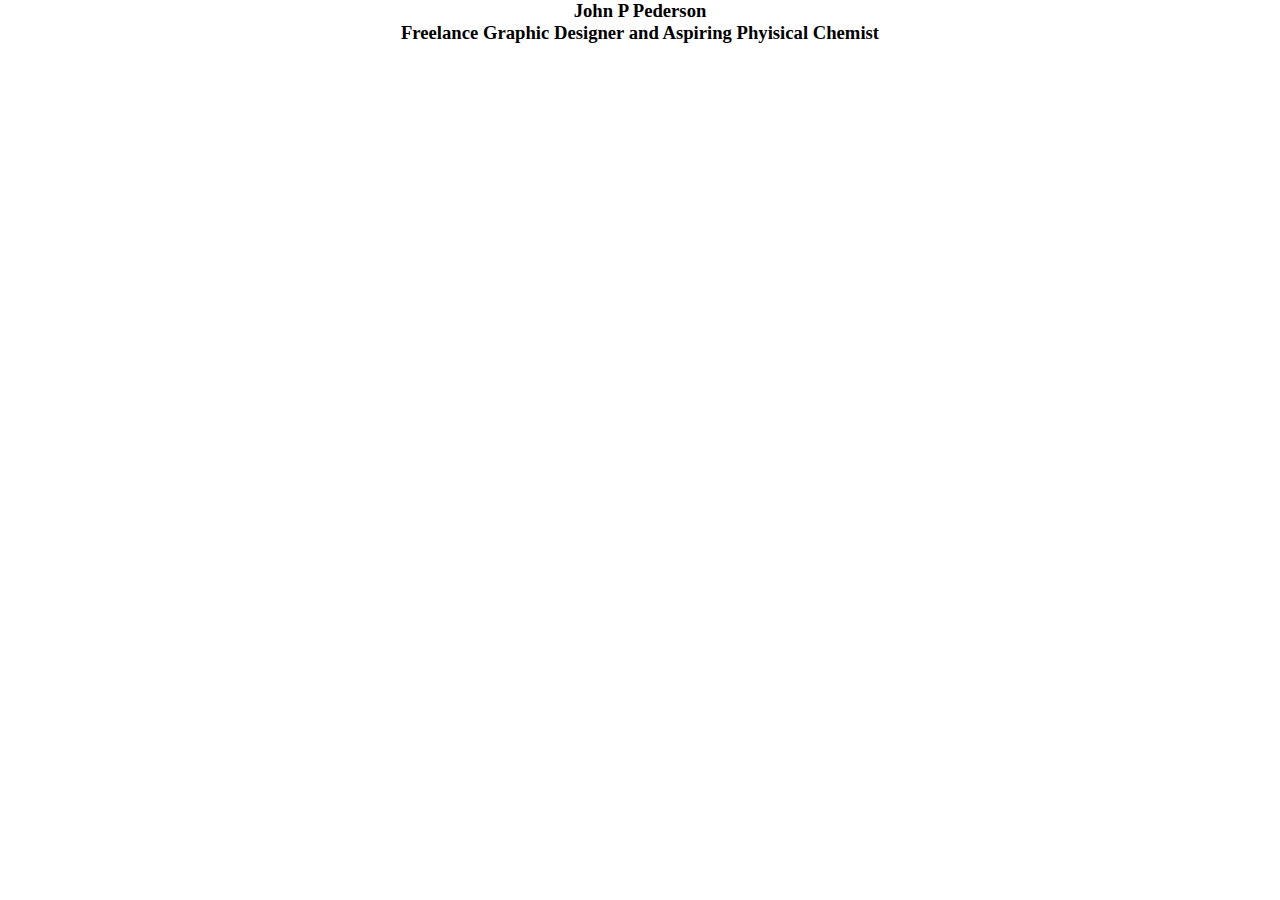
==== index.html @ 6de8104a "Added stylesheet, script, and media directories" ====
<!DOCTYPE html>
<html>
	<head>
		<title>John P Pederson Portfolio</title>
		<link media="screen and (max-width:600px)" href="" type="text/css" rel="stylesheet">
		<link media="screen and (min-width:601px)" href="styles/main.css" type="text/css" rel="stylesheet">
	</head>
	<body>
		<div class="wrapper">
			<div class="header">
				<h1>John P Pederson</h1>
				<h2>Freelance Graphic Designer and Aspiring Phyisical Chemist</h2>
			</div>
			<div class="footer">
			</div>
		</div>
	</body>
</html>
---- styles/main.css ----
/*Primary style sheet*/

/*importing external assets*/
@import url('https://fonts.googleapis.com/css2?family=Oxygen:wght@300;400;700&display=swap');

/*defining variables to be used throughout document*/
:root {
	--text-size: 14pt;
	--width: 100vw;
	--text-col: rgb(0,48,87);
}

/*setting default formatting*/
* {
	margin: 0;
	padding: 0;
	border: 0;
	outline: 0;
	font-size: var(--text-size);
	vertical-align: middle;
	text-align: center;
	background-color: transparent;
	font-family: 'Oxygen-300';
	color: var(--text-col)
	transition-timing-function: linear;
}

/*defining element formatting*/

body {
	height: 100%;
	width: var(--width);
	overflow-x: hidden;
}

h1 {
}

h2 {
}
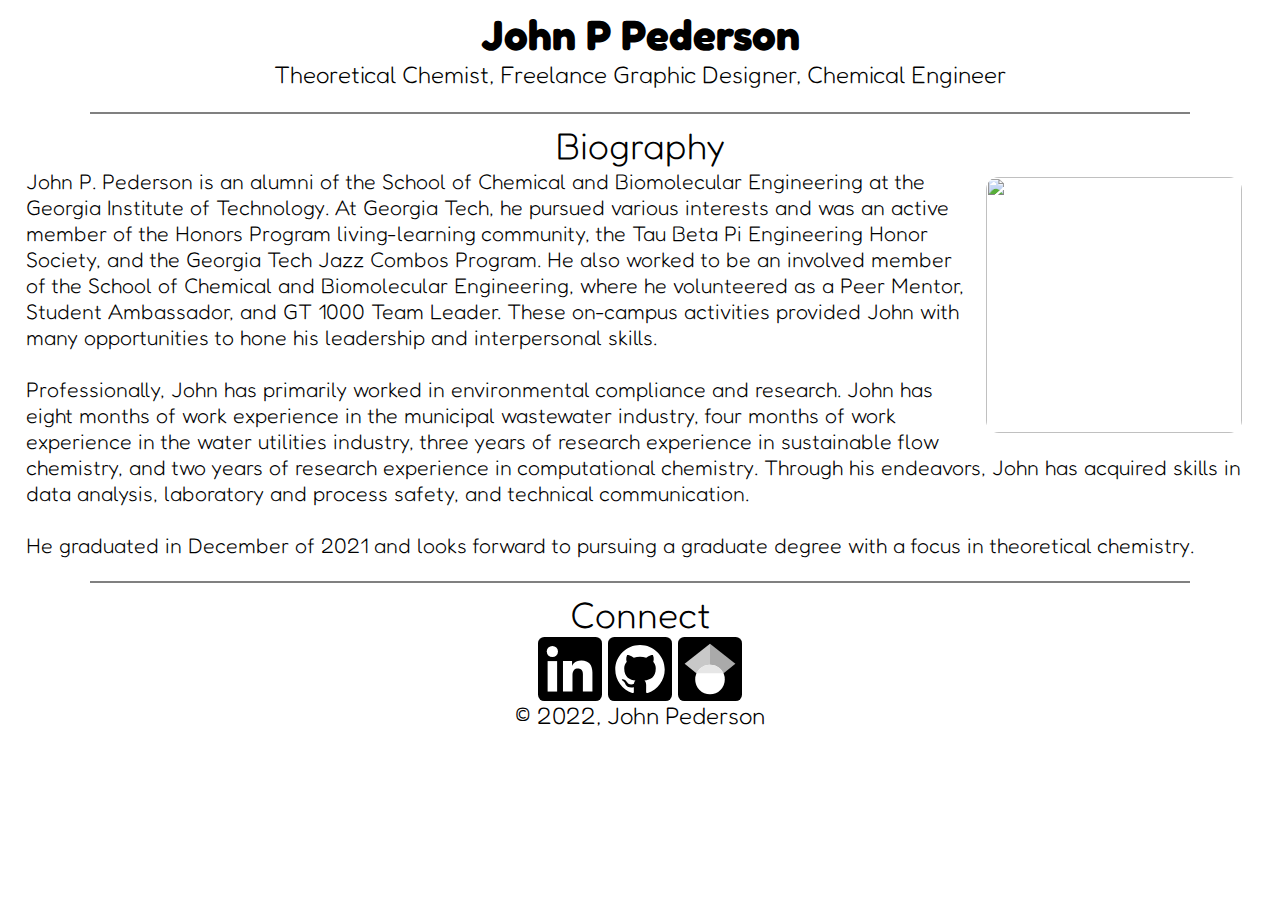
==== commit a88b3288: "Configured new style, script" ====
--- a/index.html
+++ b/index.html
@@ -1,18 +1,78 @@
 <!DOCTYPE html>
-<html>
-	<head>
-		<title>John P Pederson Portfolio</title>
-		<link media="screen and (max-width:600px)" href="" type="text/css" rel="stylesheet">
-		<link media="screen and (min-width:601px)" href="styles/main.css" type="text/css" rel="stylesheet">
-	</head>
-	<body>
-		<div class="wrapper">
-			<div class="header">
-				<h1>John P Pederson</h1>
-				<h2>Freelance Graphic Designer and Aspiring Phyisical Chemist</h2>
-			</div>
-			<div class="footer">
-			</div>
-		</div>
-	</body>
+<html lang="en">
+    <head>
+        <meta charset="utf-8">
+        <title>John P Pederson Portfolio</title>
+        <!--<link media="screen and (max-width:600px)" href="" type="text/css" rel="stylesheet">-->
+        <link href="styles/main.css" type="text/css" rel="stylesheet">
+    </head>
+    <body>
+        <div class="wrapper">
+            <div class="header">
+                <h1>John P Pederson</h1>
+                <h2>Theoretical Chemist, Freelance Graphic Designer, Chemical Engineer</h2>
+                <!--<div class="menu">
+                    <button onclick="clicked();"></button>
+                    <div class="menu_items">
+                        <a href="index.html" style="text-decoration:none">Home</a>
+                        <a href="experience.html" style="text-decoration:none">Experience</a>
+                        <a href="research.html" style="text-decoration:none">Research</a>
+                    </div>
+                </div>-->
+            </div>
+            <div class="bio">
+                <hr>
+                <h3>Biography</h3>
+                <p>
+                    <img class="portrait" src="assets/portrait.png" align="right">
+                    John P. Pederson is an alumni of the School of Chemical and Biomolecular 
+                    Engineering at the Georgia Institute of Technology. At Georgia Tech, he pursued
+                    various interests and was an active member of the Honors Program living-learning
+                    community, the Tau Beta Pi Engineering Honor Society, and the Georgia Tech Jazz
+                    Combos Program. He also worked to be an involved member of the School of Chemical
+                    and Biomolecular Engineering, where he volunteered as a Peer Mentor, Student
+                    Ambassador, and GT 1000 Team Leader. These on-campus activities provided John
+                    with many opportunities to hone his leadership and interpersonal skills.
+                    <br><br>
+                    Professionally, John has primarily worked in environmental compliance and
+                    research. John has eight months of work experience in the municipal wastewater
+                    industry, four months of work experience in the water utilities industry, three
+                    years of research experience in sustainable flow chemistry, and two years of
+                    research experience in computational chemistry. Through his endeavors, John has
+                    acquired skills in data analysis, laboratory and process safety, and technical
+                    communication. 
+                    <br><br>
+                    He graduated in December of 2021 and looks forward to pursuing a graduate degree
+                    with a focus in theoretical chemistry.
+                </p>
+                <hr>
+            </div>
+            <!--<h3>Timeline</h3>
+            <div class="timeline">
+                <div class="container left">
+                    <div class="content">
+                        <h4>Left</h4>
+                        <p></p>
+                    </div>
+                </div>
+                <div class="container right">
+                    <div class="content">
+                        <h4>Right</h4>
+                        <p></p>
+                    </div>
+                </div>
+            </div>-->
+            <div class="footer">
+                <!--<hr>-->
+                <h3>Connect</h3>
+                <div class="social_media">
+                    <a href="https://www.linkedin.com/in/johnppederson/" target="_blank"><img class="svg" src="assets/linkedin.svg" alt="LinkedIn link"></a>
+                    <a href="https://github.com/johnppederson" target="_blank"><img class="svg" src="assets/github.svg" alt="GitHub link"></a>
+                    <a href="https://scholar.google.com/citations?user=TrhHzIwAAAAJ&hl=en" target="_blank"><img class="svg" src="assets/google_scholar.svg" alt="Google Scholar link"></a>
+                </div>
+                <h2>&copy; 2022, John Pederson</h2>
+            </div>
+        </div>
+    </body>
+    <script src="scripts/main.js" type="text/javascript"></script>
 </html>
--- a/styles/main.css
+++ b/styles/main.css
@@ -1,40 +1,187 @@
-/*Primary style sheet*/
+/********************/
+/*PRIMARY STYLESHEET*/
+/********************/
 
 /*importing external assets*/
-@import url('https://fonts.googleapis.com/css2?family=Oxygen:wght@300;400;700&display=swap');
+@import url('https://fonts.googleapis.com/css2?family=Fredoka&display=swap');
 
 /*defining variables to be used throughout document*/
 :root {
-	--text-size: 14pt;
-	--width: 100vw;
-	--text-col: rgb(0,48,87);
+    --width: 100vw;
+    --text-col: rgb(0,0,0);
+    --curr-col: rgb(150,150,150);
+    --hover-col: rgb(100,100,100);
 }
 
 /*setting default formatting*/
 * {
-	margin: 0;
-	padding: 0;
-	border: 0;
-	outline: 0;
-	font-size: var(--text-size);
-	vertical-align: middle;
-	text-align: center;
-	background-color: transparent;
-	font-family: 'Oxygen-300';
-	color: var(--text-col)
-	transition-timing-function: linear;
+    margin: 0;
+    padding: 0;
+    border: 0;
+    outline: 0;
+    font-size: 14pt;
+    vertical-align: middle;
+    text-align: center;
+    background-color: transparent;
+    font-family: 'Fredoka';
+    font-weight: 300;
+    color: var(--text-col)
+    transition-timing-function: linear;
 }
 
 /*defining element formatting*/
+/*****************************/
 
 body {
-	height: 100%;
-	width: var(--width);
-	overflow-x: hidden;
+    height: 100%;
+    width: var(--width);
+    overflow-x: hidden;
 }
 
 h1 {
+    font-weight: 700;
+    /*margin: 1vh 0vw 1vh 0vw;*/
 }
 
 h2 {
+    /*margin: 1vh 0vw 1vh 0vw;*/
 }
+
+a {
+    transition-duration: 0.1s;
+}
+
+p {
+    text-align: left;
+    /*margin: 1vh 0vw 1vh 0vw;*/
+}
+
+hr {
+    background-color: gray;
+    height: 2.5px;
+    border: none;
+    margin: 2.5vh 5vw 1vh 5vw;
+}
+
+/*defining class formatting*/
+/***************************/
+
+.wrapper {
+    margin: 1vh 2vw 1vh 2vw;
+}
+
+.header {
+    position: sticky;
+}
+
+.menu_items a:hover {
+    background-color: var(--hover-col);
+}
+
+.current_page {
+    background-color: var(--curr-col);
+}
+
+.portrait {
+    width: 20vw;
+    height: 20vw;
+    border-radius: 1vw;
+    margin: 1vh 1vw 1vh 1vw;
+}
+
+.svg {
+    width: 5vw;
+    height: 5vw;
+}
+
+/*defining timeline formatting*/
+/******************************/
+
+.timeline {
+    position: relative;
+}
+
+/* The actual timeline (the vertical ruler) */
+.timeline::after {
+    content: '';
+    position: absolute;
+    width: 0.5vw;
+    background-color: black;
+    top: 0;
+    bottom: 0;
+    left: 50vw;
+    margin-left: -0.25vw;
+}
+
+/* Container around content */
+.container {
+    position: relative;
+    padding: 1vh 5vw 0vh 5vw;
+    width: 50vw;
+}
+
+/* The circles on the timeline */
+.container::after {
+    content: '';
+    position: absolute;
+    width: 2vw;
+    height: 2vw;
+    right: 8.5vw;
+    background-color: white;
+    border: 0.5vw solid #CC7368;
+    top: 2.75vh;
+    border-radius: 50%;
+    z-index: 1;
+}
+
+/* Place the container to the left */
+.left {
+    left: 0vw;
+}
+
+/* Place the container to the right */
+.right {
+    left: 50vw;
+}
+
+/* Add arrows to the left container (pointing right) */
+.left::before {
+    content: " ";
+    height: 0;
+    position: absolute;
+    top: 3.8vh;
+    width: 0;
+    z-index: 1;
+    right: 14vw;
+    border: medium solid #C1E5EA;
+    border-width: 1vw 0 1vw 1vw;
+    border-color: transparent transparent transparent #C1E5EA;
+}
+
+/* Add arrows to the right container (pointing left) */
+.right::before {
+    content: " ";
+    height: 0;
+    position: absolute;
+    top: 3.8vh;
+    width: 0;
+    z-index: 1;
+    left: 4vw;
+    border: medium solid #C1E5EA;
+    border-width: 1vw 1vw 1vw 0;
+    border-color: transparent #C1E5EA transparent transparent;
+}
+
+/* Fix the circle for containers on the right side */
+.right::after {
+    left: -1.5vw;
+}
+
+/* The actual content */
+.content {
+    background-color: #C1E5EA;
+    position: relative;
+    width: 40vw;
+    padding: 5vh 0 5vh 0;
+    border-radius: 0.5vw;
+}
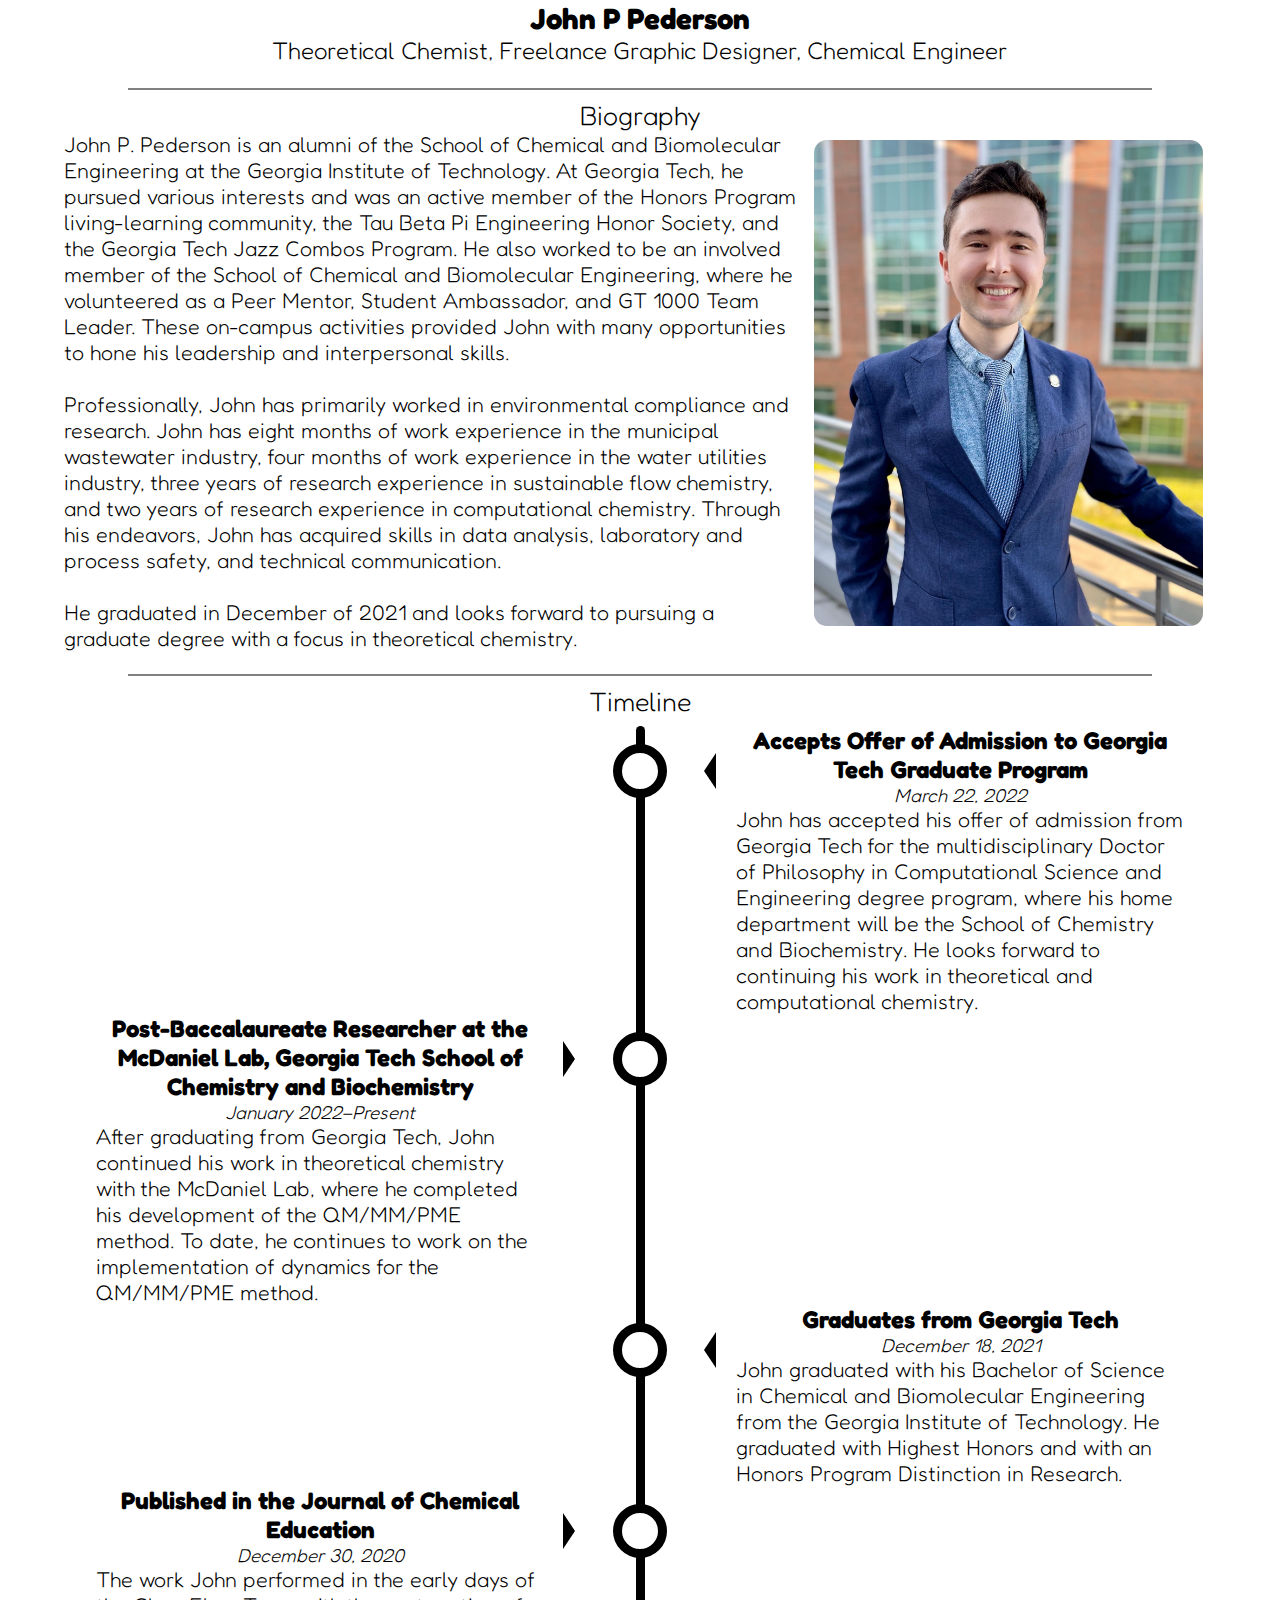
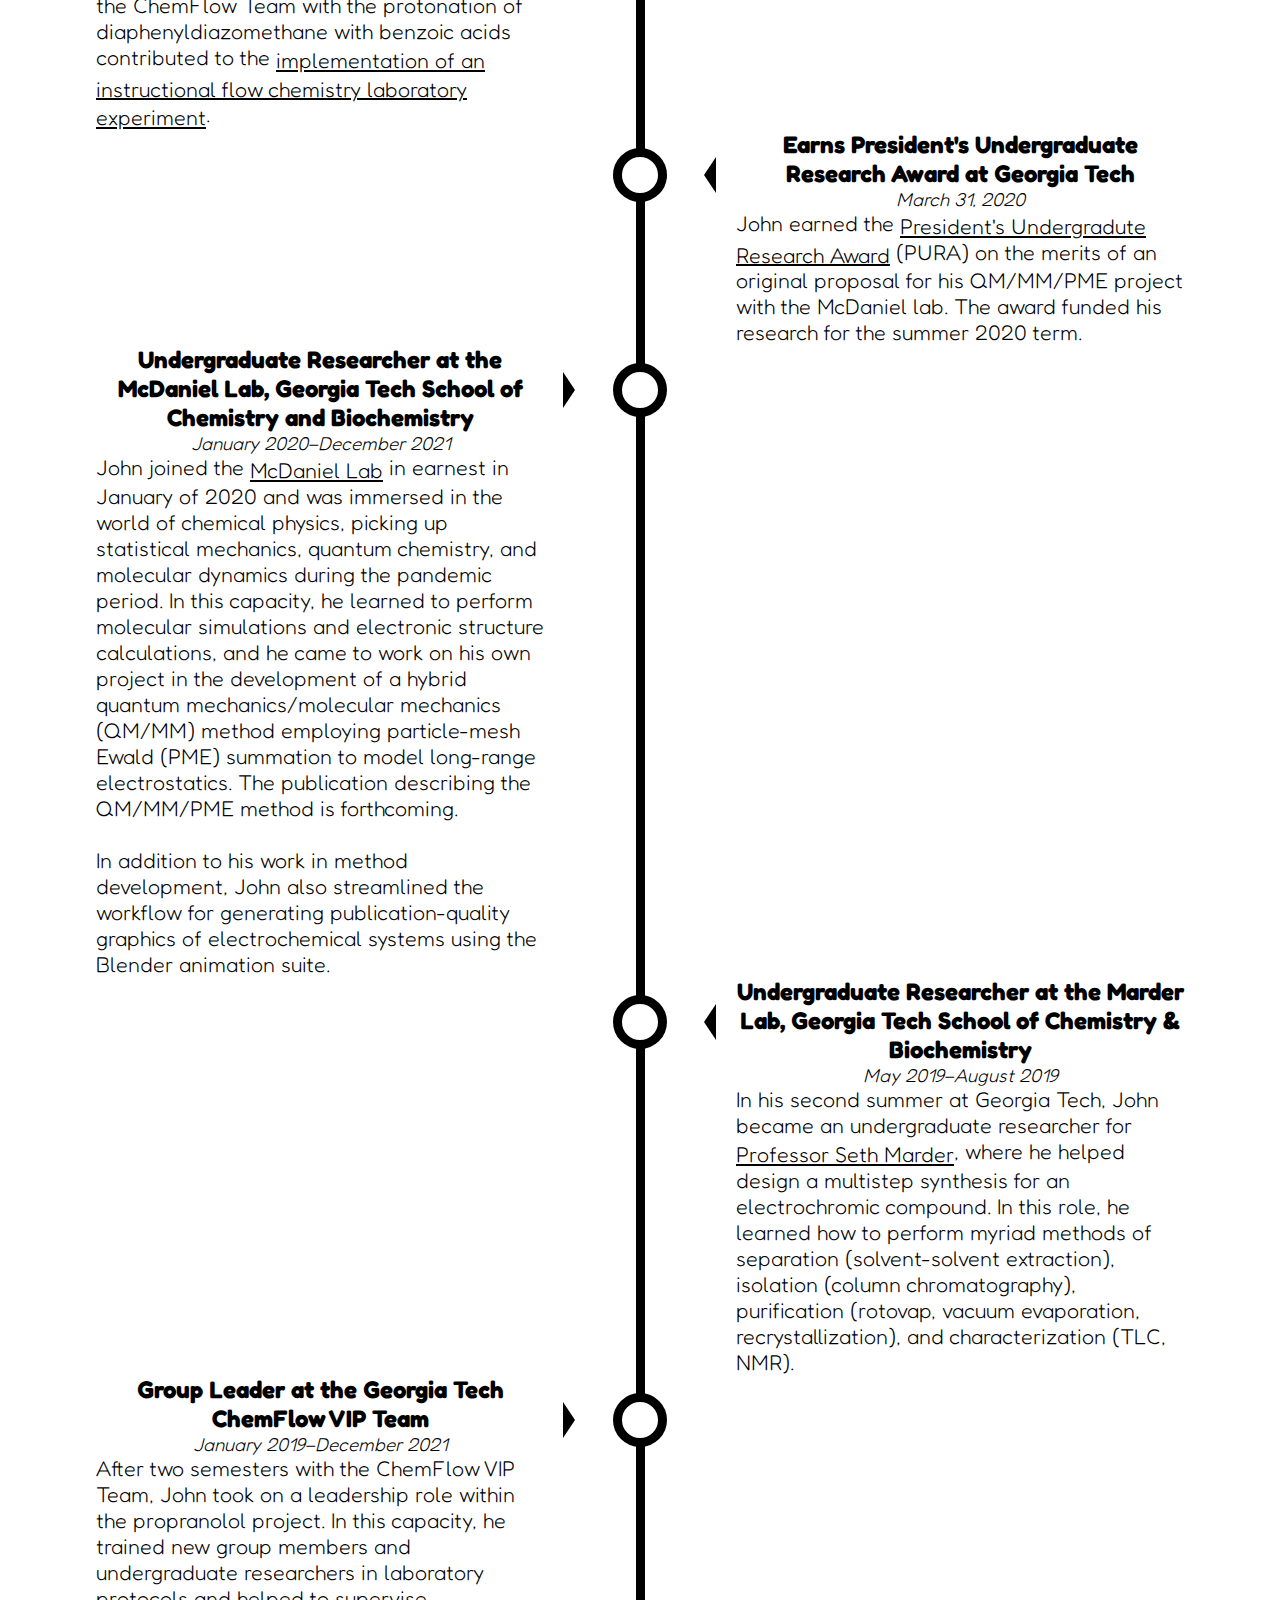
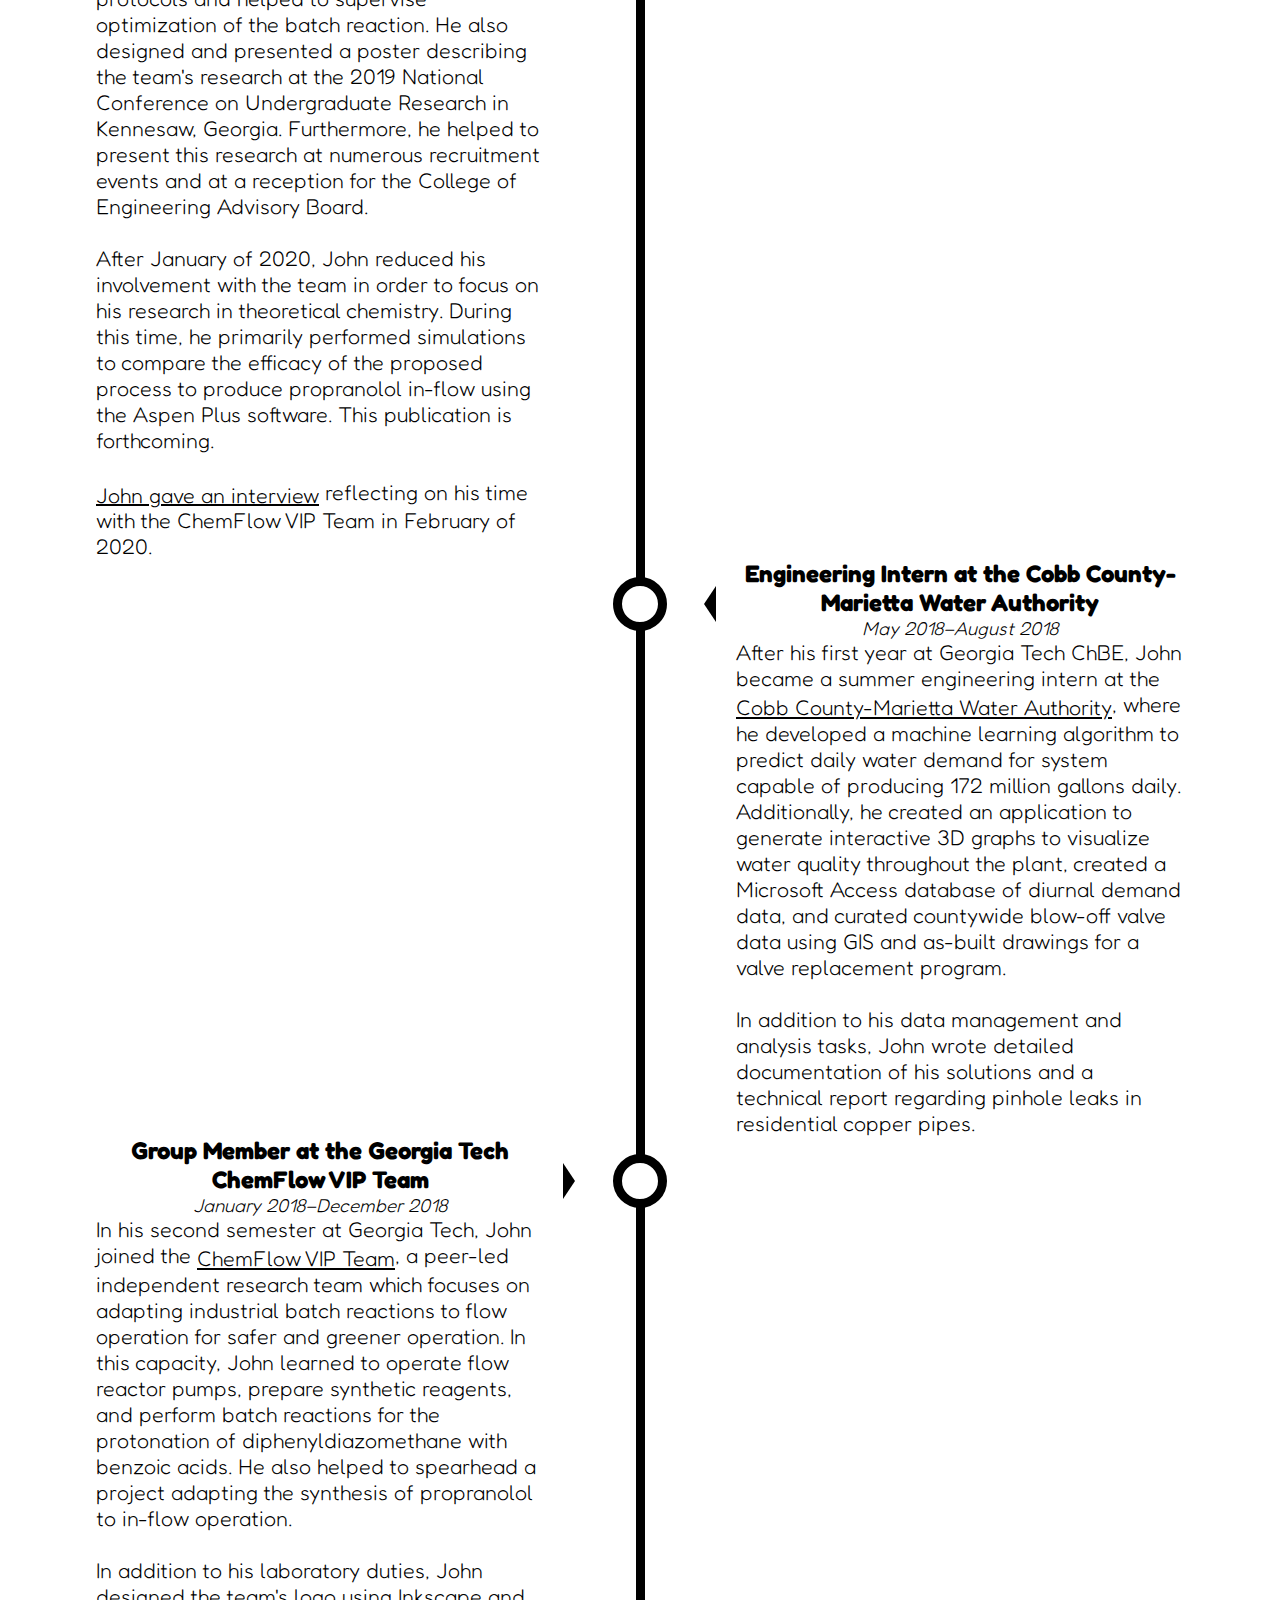
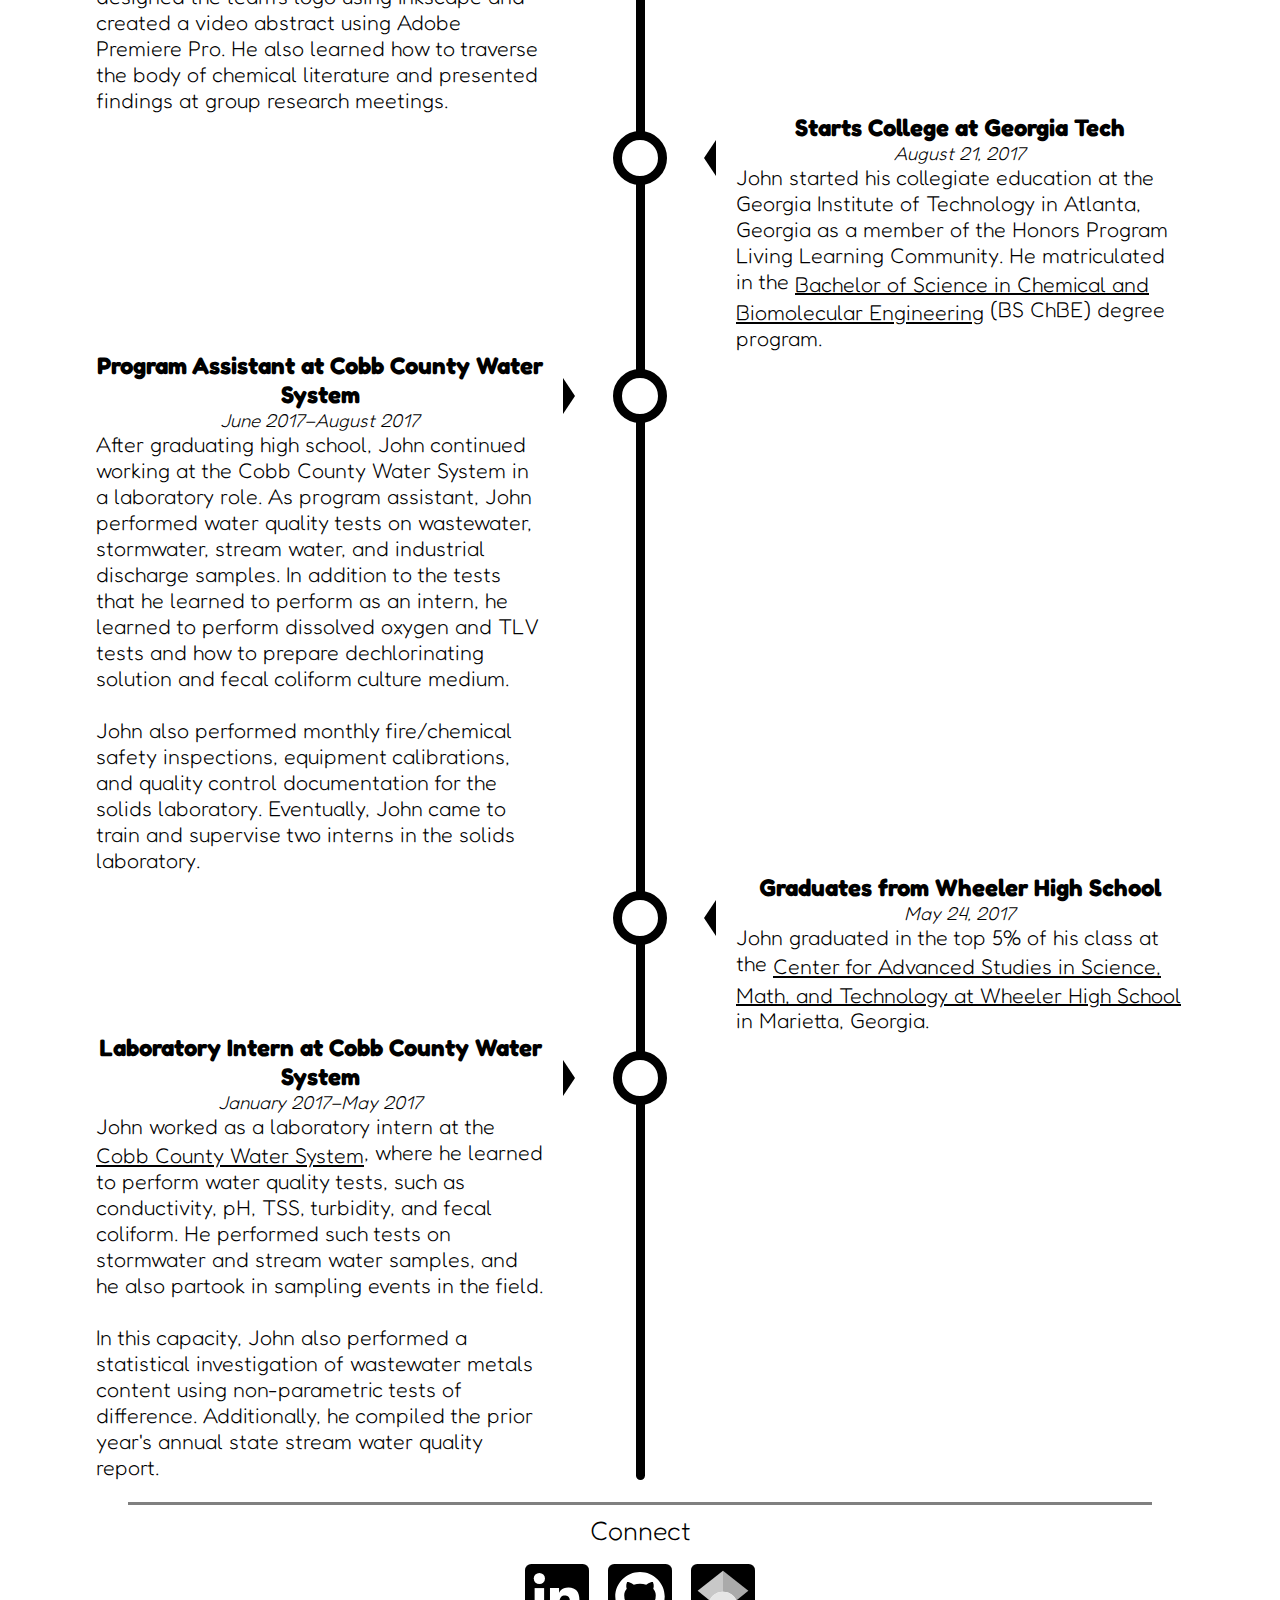
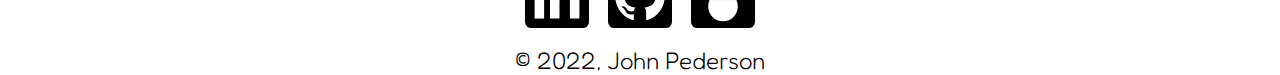
==== commit 6d18230e: "Added professional timeline" ====
--- a/index.html
+++ b/index.html
@@ -24,7 +24,7 @@
                 <hr>
                 <h3>Biography</h3>
                 <p>
-                    <img class="portrait" src="assets/portrait.png" align="right">
+                    <img class="portrait" src="assets/portrait.JPG" align="right">
                     John P. Pederson is an alumni of the School of Chemical and Biomolecular 
                     Engineering at the Georgia Institute of Technology. At Georgia Tech, he pursued
                     various interests and was an active member of the Honors Program living-learning
@@ -47,23 +47,257 @@
                 </p>
                 <hr>
             </div>
-            <!--<h3>Timeline</h3>
+            <h3>Timeline</h3>
             <div class="timeline">
-                <div class="container left">
-                    <div class="content">
-                        <h4>Left</h4>
-                        <p></p>
-                    </div>
-                </div>
-                <div class="container right">
-                    <div class="content">
-                        <h4>Right</h4>
-                        <p></p>
-                    </div>
-                </div>
-            </div>-->
+                <div class="container right">
+                    <div class="content">
+                        <h4>Accepts Offer of Admission to Georgia Tech Graduate Program</h4>
+                        <h5>March 22, 2022</h5>
+                        <p>
+                            John has accepted his offer of admission from Georgia Tech for the
+                            multidisciplinary Doctor of Philosophy in Computational Science and
+                            Engineering degree program, where his home department will be the School
+                            of Chemistry and Biochemistry. He looks forward to continuing his work in
+                            theoretical and computational chemistry.
+                        </p>
+                    </div>
+                </div>
+                <div class="container left">
+                    <div class="content">
+                        <h4>Post-Baccalaureate Researcher at the McDaniel Lab, Georgia Tech School
+                        of Chemistry and Biochemistry</h4>
+                        <h5>January 2022&ndash;Present</h5>
+                        <p>
+                            After graduating from Georgia Tech, John continued his work in theoretical
+                            chemistry with the McDaniel Lab, where he completed his development of the
+                            QM/MM/PME method. To date, he continues to work on the implementation of
+                            dynamics for the QM/MM/PME method.
+                        </p>
+                    </div>
+                </div>
+                <div class="container right">
+                    <div class="content">
+                        <h4>Graduates from Georgia Tech</h4>
+                        <h5>December 18, 2021</h5>
+                        <p>
+                            John graduated with his Bachelor of Science in Chemical and Biomolecular
+                            Engineering from the Georgia Institute of Technology. He graduated with
+                            Highest Honors and with an Honors Program Distinction in Research.
+                        </p>
+                    </div>
+                </div>
+                <div class="container left">
+                    <div class="content">
+                        <h4>Published in the Journal of Chemical Education</h4>
+                        <h5>December 30, 2020</h5>
+                        <p>
+                            The work John performed in the early days of the ChemFlow Team with the
+                            protonation of diaphenyldiazomethane with benzoic acids contributed to
+                            the
+                            <a href="https://pubs.acs.org/doi/10.1021/acs.jchemed.0c01044"
+                            target="_blank">implementation of an instructional flow chemistry
+                            laboratory experiment</a>.
+                        </p>
+                    </div>
+                </div>
+                <div class="container right">
+                    <div class="content">
+                        <h4>Earns President's Undergraduate Research Award at Georgia Tech</h4>
+                        <h5>March 31, 2020</h5>
+                        <p>
+                            John earned the 
+                            <a href="https://undergradresearch.gatech.edu/content/presidents-
+                            undergraduate-research-awards" target="_blank">President's Undergradute
+                            Research Award</a> (PURA) on the merits of an original proposal for his
+                            QM/MM/PME project with the McDaniel lab. The award funded his research for
+                            the summer 2020 term.
+                        </p>
+                    </div>
+                </div>
+                <div class="container left">
+                    <div class="content">
+                        <h4>Undergraduate Researcher at the McDaniel Lab, Georgia Tech School of
+                        Chemistry and Biochemistry</h4>
+                        <h5>January 2020&ndash;December 2021</h5>
+                        <p>
+                            John joined the
+                            <a href="https://mcdaniel.chemistry.gatech.edu/" target="_blank">
+                            McDaniel Lab</a>
+                            in earnest in January of 2020 and was immersed in the world of chemical
+                            physics, picking up statistical mechanics, quantum chemistry, and
+                            molecular dynamics during the pandemic period. In this capacity, he
+                            learned to perform molecular simulations and electronic structure
+                            calculations, and he came to work on his own project in the development
+                            of a hybrid quantum mechanics/molecular mechanics (QM/MM) method employing
+                            particle-mesh Ewald (PME) summation to model long-range electrostatics.
+                            The publication describing the QM/MM/PME method is forthcoming.
+                            <br><br>
+                            In addition to his work in method development, John also streamlined the
+                            workflow for generating publication-quality graphics of electrochemical
+                            systems using the Blender animation suite.
+                        </p>
+                    </div>
+                </div>
+                <div class="container right">
+                    <div class="content">
+                        <h4>Undergraduate Researcher at the Marder Lab, Georgia Tech School of
+                        Chemistry & Biochemistry</h4>
+                        <h5>May 2019&ndash;August 2019</h5>
+                        <p>
+                            In his second summer at Georgia Tech, John became an undergraduate
+                            researcher for
+                            <a href="https://marder.gatech.edu/" target="_blank">Professor Seth
+                            Marder</a>,
+                            where he helped design a multistep synthesis for an electrochromic
+                            compound. In this role, he learned how to perform myriad methods of
+                            separation (solvent-solvent extraction), isolation (column chromatography),
+                            purification (rotovap, vacuum evaporation, recrystallization), and
+                            characterization (TLC, NMR).
+                        </p>
+                    </div>
+                </div>
+                <div class="container left">
+                    <div class="content">
+                        <h4>Group Leader at the Georgia Tech ChemFlow VIP Team</h4>
+                        <h5>January 2019&ndash;December 2021</h5>
+                        <p>
+                            After two semesters with the ChemFlow VIP Team, John took on a leadership
+                            role within the propranolol project. In this capacity, he trained new
+                            group members and undergraduate researchers in laboratory protocols and
+                            helped to supervise optimization of the batch reaction. He also designed
+                            and presented a poster describing the team's research at the 2019
+                            National Conference on Undergraduate Research in Kennesaw, Georgia.
+                            Furthermore, he helped to present this research at numerous recruitment
+                            events and at a reception for the College of Engineering Advisory Board.
+                            <br><br>
+                            After January of 2020, John reduced his involvement with the team in order
+                            to focus on his research in theoretical chemistry. During this time, he
+                            primarily performed simulations to compare the efficacy of the proposed
+                            process to produce propranolol in-flow using the Aspen Plus software. This
+                            publication is forthcoming.
+                            <br><br>
+                            <a href="https://www.vip.gatech.edu/news/student-spotlight-john-pederson"
+                            target="_blank">John gave an interview</a>
+                            reflecting on his time with the ChemFlow VIP Team in February of 2020.
+                        </p>
+                    </div>
+                </div>
+                <div class="container right">
+                    <div class="content">
+                        <h4>Engineering Intern at the Cobb County-Marietta Water Authority</h4>
+                        <h5>May 2018&ndash;August 2018</h5>
+                        <p>
+                            After his first year at Georgia Tech ChBE, John became a summer
+                            engineering intern at the 
+                            <a href="https://www.ccmwa.org/" target="_blank">Cobb County-Marietta
+                            Water Authority</a>,
+                            where he developed a machine learning algorithm to predict daily water
+                            demand for system capable of producing 172 million gallons daily. 
+                            Additionally, he created an application to generate interactive 3D graphs
+                            to visualize water quality throughout the plant, created a Microsoft
+                            Access database of diurnal demand data, and curated countywide blow-off
+                            valve data using GIS and as-built drawings for a valve replacement
+                            program.
+                            <br><br>
+                            In addition to his data management and analysis tasks, John wrote detailed
+                            documentation of his solutions and a technical report regarding pinhole
+                            leaks in residential copper pipes.
+                        </p>
+                    </div>
+                </div>
+                <div class="container left">
+                    <div class="content">
+                        <h4>Group Member at the Georgia Tech ChemFlow VIP Team</h4>
+                        <h5>January 2018&ndash;December 2018</h5>
+                        <p>
+                            In his second semester at Georgia Tech, John joined the
+                            <a href="https://www.vip.gatech.edu/teams/vw1" target="_blank">ChemFlow
+                            VIP Team</a>,
+                            a peer-led independent research team which focuses on adapting industrial
+                            batch reactions to flow operation for safer and greener operation. In
+                            this capacity, John learned to operate flow reactor pumps, prepare
+                            synthetic reagents, and perform batch reactions for the protonation of
+                            diphenyldiazomethane with benzoic acids. He also helped to
+                            spearhead a project adapting the synthesis of propranolol to in-flow
+                            operation.
+                            <br><br>
+                            In addition to his laboratory duties, John designed the team's logo
+                            using Inkscape and created a video abstract using Adobe Premiere Pro. He
+                            also learned how to traverse the body of chemical literature and presented
+                            findings at group research meetings.
+                        </p>
+                    </div>
+                </div>
+                <div class="container right">
+                    <div class="content">
+                        <h4>Starts College at Georgia Tech</h4>
+                        <h5>August 21, 2017</h5>
+                        <p>
+                            John started his collegiate education at the Georgia Institute of
+                            Technology in Atlanta, Georgia as a member of the Honors Program Living
+                            Learning Community. He matriculated in the
+                            <a href="https://www.chbe.gatech.edu/" target="_blank">Bachelor of
+                            Science in Chemical and Biomolecular Engineering</a>
+                            (BS ChBE) degree program.
+                        </p>
+                    </div>
+                </div>
+                <div class="container left">
+                    <div class="content">
+                        <h4>Program Assistant at Cobb County Water System</h4>
+                        <h5>June 2017&ndash;August 2017</h5>
+                        <p>
+                            After graduating high school, John continued working at the Cobb County
+                            Water System in a laboratory role. As program assistant, John performed
+                            water quality tests on wastewater, stormwater, stream water, and
+                            industrial discharge samples. In addition to the tests that he learned
+                            to perform as an intern, he learned to perform dissolved oxygen and TLV
+                            tests and how to prepare dechlorinating solution and fecal coliform
+                            culture medium.
+                            <br><br>
+                            John also performed monthly fire/chemical safety inspections,
+                            equipment calibrations, and quality control documentation for the
+                            solids laboratory. Eventually, John came to train and supervise two
+                            interns in the solids laboratory.
+                        </p>
+                    </div>
+                </div>
+                <div class="container right">
+                    <div class="content">
+                        <h4>Graduates from Wheeler High School</h4>
+                        <h5>May 24, 2017</h5>
+                        <p>
+                            John graduated in the top 5% of his class at the
+                            <a href="https://www.wheelermagnet.com/" target="_blank">Center for
+                            Advanced Studies in Science, Math, and Technology at Wheeler High
+                            School</a>
+                            in Marietta, Georgia.
+                        </p>
+                    </div>
+                </div>
+                <div class="container left">
+                    <div class="content">
+                        <h4>Laboratory Intern at Cobb County Water System</h4>
+                        <h5>January 2017&ndash;May 2017</h5>
+                        <p>
+                            John worked as a laboratory intern at the 
+                            <a href="https://www.cobbcounty.org/water/compliance/laboratory/about"
+                            target="_blank">Cobb County Water System</a>,
+                            where he learned to perform water quality tests, such as conductivity,
+                            pH, TSS, turbidity, and fecal coliform. He performed such tests on
+                            stormwater and stream water samples, and he also partook in sampling
+                            events in the field.
+                            <br><br>
+                            In this capacity, John also performed a statistical investigation of
+                            wastewater metals content using non-parametric tests of difference.
+                            Additionally, he compiled the prior year's annual state stream water
+                            quality report.
+                        </p>
+                    </div>
+                </div>
+            </div>
             <div class="footer">
-                <!--<hr>-->
+                <hr>
                 <h3>Connect</h3>
                 <div class="social_media">
                     <a href="https://www.linkedin.com/in/johnppederson/" target="_blank"><img class="svg" src="assets/linkedin.svg" alt="LinkedIn link"></a>
--- a/styles/main.css
+++ b/styles/main.css
@@ -47,6 +47,14 @@
     /*margin: 1vh 0vw 1vh 0vw;*/
 }
 
+h4 {
+    font-weight: 700;
+}
+
+h5 {
+    font-style: italic;
+}
+
 a {
     transition-duration: 0.1s;
 }
@@ -66,12 +74,20 @@
 /*defining class formatting*/
 /***************************/
 
-.wrapper {
-    margin: 1vh 2vw 1vh 2vw;
-}
 
 .header {
-    position: sticky;
+    /*position: sticky;
+    background-color: white;
+    top: 0;*/
+    padding: 0vh 5vw 0vh 5vw;
+}
+
+.bio {
+    padding: 0vh 5vw 0vh 5vw;
+}
+
+.footer {
+    padding: 0vh 5vw 0vh 5vw;
 }
 
 .menu_items a:hover {
@@ -83,8 +99,8 @@
 }
 
 .portrait {
-    width: 20vw;
-    height: 20vw;
+    width: 43.2vh;
+    height: 54.0vh;
     border-radius: 1vw;
     margin: 1vh 1vw 1vh 1vw;
 }
@@ -92,6 +108,7 @@
 .svg {
     width: 5vw;
     height: 5vw;
+    margin: 2vh 0.5vw 2vh 0.5vw;
 }
 
 /*defining timeline formatting*/
@@ -99,37 +116,40 @@
 
 .timeline {
     position: relative;
+    width: 100vw;
+    margin: 1vh 0 0 0;
 }
 
 /* The actual timeline (the vertical ruler) */
 .timeline::after {
     content: '';
     position: absolute;
-    width: 0.5vw;
+    width: 1vh;
+    border-radius: 1vh;
     background-color: black;
     top: 0;
     bottom: 0;
     left: 50vw;
-    margin-left: -0.25vw;
+    margin-left: -0.5vh;
 }
 
 /* Container around content */
 .container {
     position: relative;
-    padding: 1vh 5vw 0vh 5vw;
     width: 50vw;
 }
 
 /* The circles on the timeline */
 .container::after {
-    content: '';
-    position: absolute;
-    width: 2vw;
-    height: 2vw;
-    right: 8.5vw;
+    content: ' ';
+    position: absolute;
+    width: 4vh;
+    height: 4vh;
+    left: 50vw;
+    margin-left: -3vh;
     background-color: white;
-    border: 0.5vw solid #CC7368;
-    top: 2.75vh;
+    border: 1vh solid black;
+    top: 2vh;
     border-radius: 50%;
     z-index: 1;
 }
@@ -149,13 +169,14 @@
     content: " ";
     height: 0;
     position: absolute;
-    top: 3.8vh;
+    top: 3vh;
     width: 0;
     z-index: 1;
-    right: 14vw;
-    border: medium solid #C1E5EA;
-    border-width: 1vw 0 1vw 1vw;
-    border-color: transparent transparent transparent #C1E5EA;
+    left: 50vw;
+    margin-left: -6vw;
+    border: medium solid black;
+    border-width: 2vh 0 2vh 1vw;
+    border-color: transparent transparent transparent black;
 }
 
 /* Add arrows to the right container (pointing left) */
@@ -163,25 +184,26 @@
     content: " ";
     height: 0;
     position: absolute;
-    top: 3.8vh;
+    top: 3vh;
     width: 0;
     z-index: 1;
-    left: 4vw;
-    border: medium solid #C1E5EA;
-    border-width: 1vw 1vw 1vw 0;
-    border-color: transparent #C1E5EA transparent transparent;
+    left: 0vw;
+    margin-left: 5vw;
+    border: medium solid black;
+    border-width: 2vh 1vw 2vh 0;
+    border-color: transparent black transparent transparent;
 }
 
 /* Fix the circle for containers on the right side */
 .right::after {
-    left: -1.5vw;
+    left: 0vw;
 }
 
 /* The actual content */
 .content {
-    background-color: #C1E5EA;
+    background-color: inherit;
     position: relative;
-    width: 40vw;
-    padding: 5vh 0 5vh 0;
+    width: 35vw;
+    margin: 0 7.5vw 0 7.5vw;
     border-radius: 0.5vw;
 }
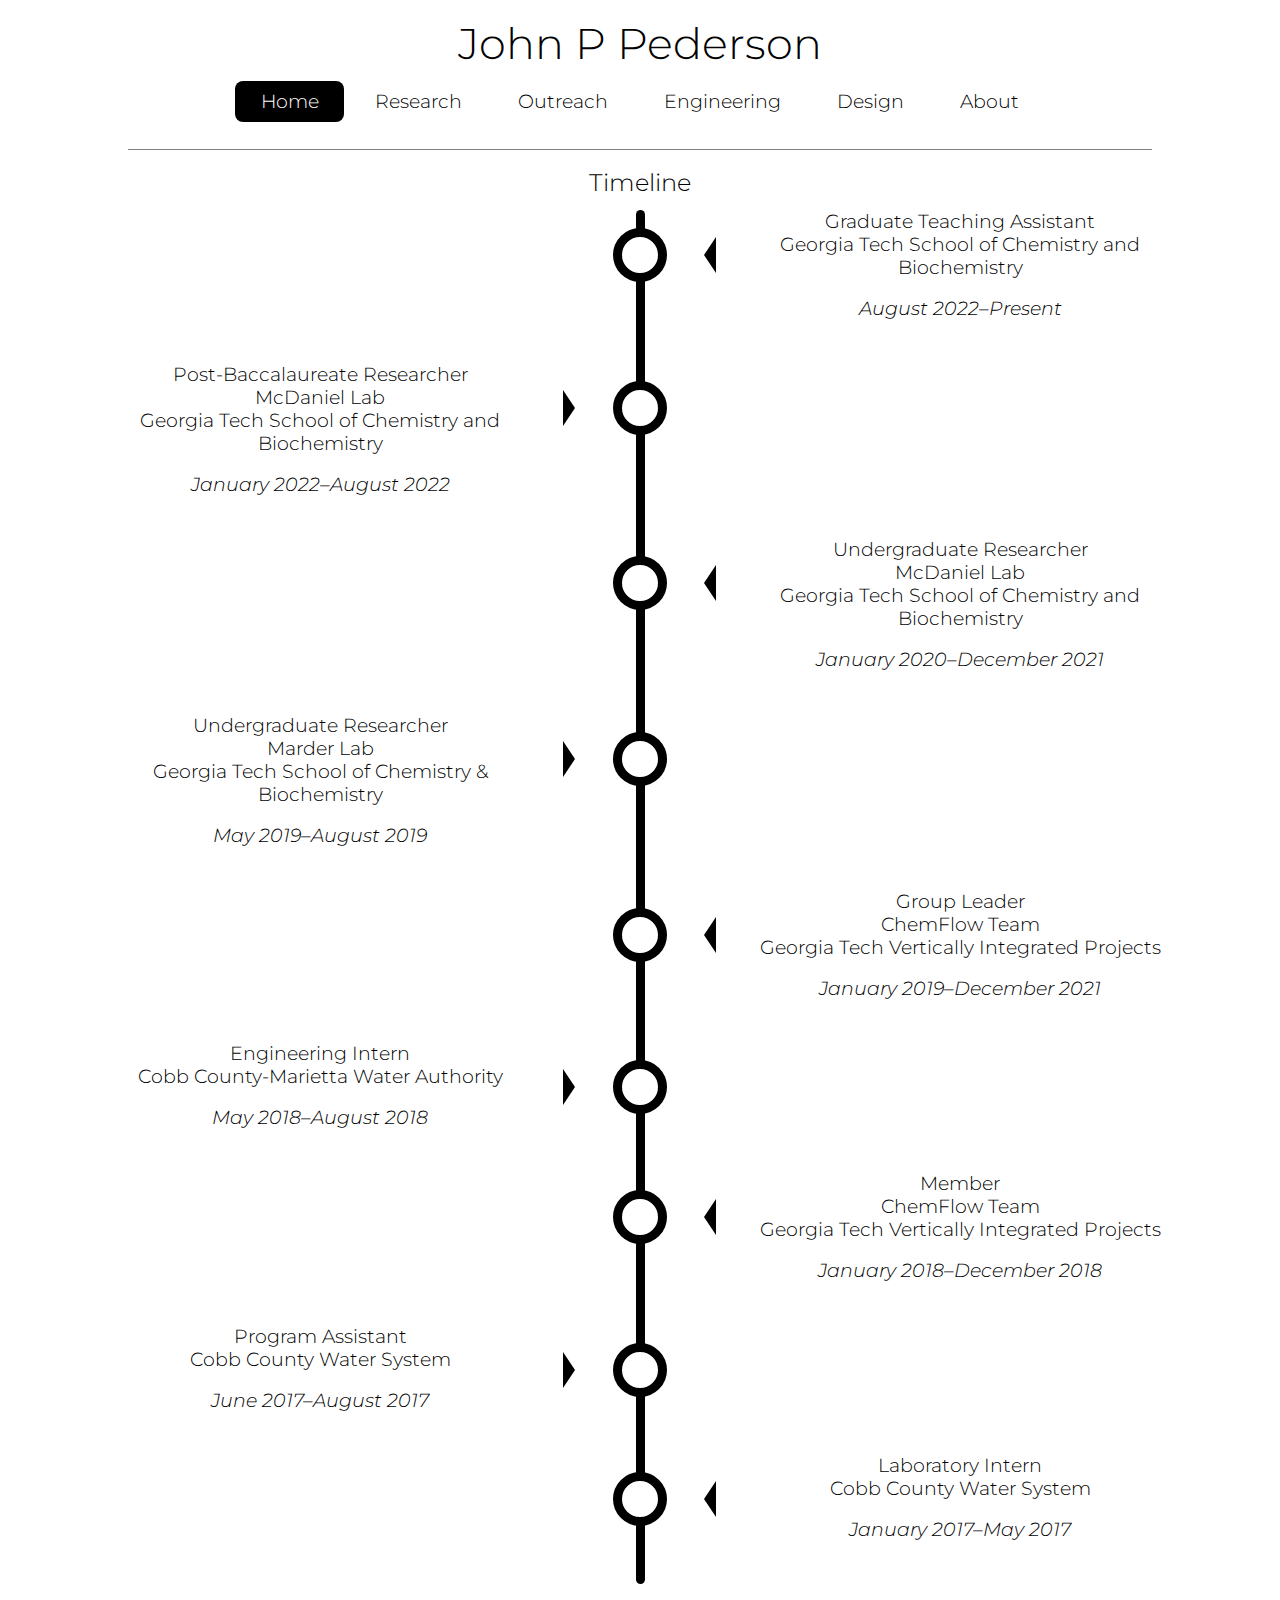
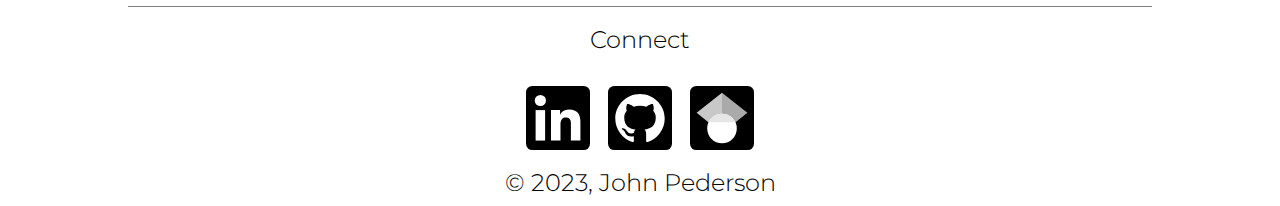
==== commit 927d6c96: "New and Improved" ====
--- a/index.html
+++ b/index.html
@@ -3,296 +3,154 @@
     <head>
         <meta charset="utf-8">
         <title>John P Pederson Portfolio</title>
-        <!--<link media="screen and (max-width:600px)" href="" type="text/css" rel="stylesheet">-->
-        <link href="styles/main.css" type="text/css" rel="stylesheet">
+        <link media="screen and (orientation:portrait)"
+            href="styles/main_narrow.css" type="text/css" rel="stylesheet">
+        <link media="screen and (orientation:landscape)" href="styles/main.css"
+            type="text/css" rel="stylesheet">
     </head>
     <body>
         <div class="wrapper">
             <div class="header">
                 <h1>John P Pederson</h1>
-                <h2>Theoretical Chemist, Freelance Graphic Designer, Chemical Engineer</h2>
-                <!--<div class="menu">
-                    <button onclick="clicked();"></button>
+                <div class="menu">
                     <div class="menu_items">
-                        <a href="index.html" style="text-decoration:none">Home</a>
-                        <a href="experience.html" style="text-decoration:none">Experience</a>
+                        <a href="index.html" style="text-decoration:none" class="current_page">Home</a>
                         <a href="research.html" style="text-decoration:none">Research</a>
+                        <a href="outreach.html" style="text-decoration:none">Outreach</a>
+                        <a href="engineering.html" style="text-decoration:none">Engineering</a>
+                        <a href="design.html" style="text-decoration:none">Design</a>
+                        <a href="about.html" style="text-decoration:none">About</a>
                     </div>
-                </div>-->
+                </div>
             </div>
             <div class="bio">
-                <hr>
-                <h3>Biography</h3>
-                <p>
-                    <img class="portrait" src="assets/portrait.JPG" align="right">
-                    John P. Pederson is an alumni of the School of Chemical and Biomolecular 
-                    Engineering at the Georgia Institute of Technology. At Georgia Tech, he pursued
-                    various interests and was an active member of the Honors Program living-learning
-                    community, the Tau Beta Pi Engineering Honor Society, and the Georgia Tech Jazz
-                    Combos Program. He also worked to be an involved member of the School of Chemical
-                    and Biomolecular Engineering, where he volunteered as a Peer Mentor, Student
-                    Ambassador, and GT 1000 Team Leader. These on-campus activities provided John
-                    with many opportunities to hone his leadership and interpersonal skills.
-                    <br><br>
-                    Professionally, John has primarily worked in environmental compliance and
-                    research. John has eight months of work experience in the municipal wastewater
-                    industry, four months of work experience in the water utilities industry, three
-                    years of research experience in sustainable flow chemistry, and two years of
-                    research experience in computational chemistry. Through his endeavors, John has
-                    acquired skills in data analysis, laboratory and process safety, and technical
-                    communication. 
-                    <br><br>
-                    He graduated in December of 2021 and looks forward to pursuing a graduate degree
-                    with a focus in theoretical chemistry.
-                </p>
                 <hr>
             </div>
             <h3>Timeline</h3>
             <div class="timeline">
                 <div class="container right">
                     <div class="content">
-                        <h4>Accepts Offer of Admission to Georgia Tech Graduate Program</h4>
-                        <h5>March 22, 2022</h5>
-                        <p>
-                            John has accepted his offer of admission from Georgia Tech for the
-                            multidisciplinary Doctor of Philosophy in Computational Science and
-                            Engineering degree program, where his home department will be the School
-                            of Chemistry and Biochemistry. He looks forward to continuing his work in
-                            theoretical and computational chemistry.
-                        </p>
+                        <span class="hover" data-hover="In addition to his grading, recitation, and 
+                        office hours responsibilities, John wanted to make organic chemistry even 
+                        more accessible to his students. He did this by designing motivated diagrams 
+                        explaining concepts that caused confusion. He also gave lecture to a class of 
+                        170 students and lead the proctoring team through several exams.">
+                            <h4>Graduate Teaching Assistant<br>Georgia Tech School of Chemistry and
+                            Biochemistry</h4>
+                            <h5>August 2022&ndash;Present</h5>
+                        </span>
                     </div>
                 </div>
                 <div class="container left">
                     <div class="content">
-                        <h4>Post-Baccalaureate Researcher at the McDaniel Lab, Georgia Tech School
-                        of Chemistry and Biochemistry</h4>
-                        <h5>January 2022&ndash;Present</h5>
-                        <p>
-                            After graduating from Georgia Tech, John continued his work in theoretical
-                            chemistry with the McDaniel Lab, where he completed his development of the
-                            QM/MM/PME method. To date, he continues to work on the implementation of
-                            dynamics for the QM/MM/PME method.
-                        </p>
+                        <span class="hover" data-hover="After graduating from Georgia Tech with his 
+                        B.S. ChBE, John continued to develop the QM/MM/PME method that he had worked on 
+                        as an undergraduate. He published a first-author paper describing the method for 
+                        single-point energy calculations, and he started to implement analytical force 
+                        evaluations so that full simulations could be run with the method. He also 
+                        optimized C++ code in Psi4, a popular quantum chemistry package, for UKS 
+                        computations, leading to a 7x speedup for small molecules.">
+                            <h4>Post-Baccalaureate Researcher<br>McDaniel Lab<br>Georgia Tech School
+                            of Chemistry and Biochemistry</h4>
+                            <h5>January 2022&ndash;August 2022</h5>
+                        </span>
                     </div>
                 </div>
                 <div class="container right">
                     <div class="content">
-                        <h4>Graduates from Georgia Tech</h4>
-                        <h5>December 18, 2021</h5>
-                        <p>
-                            John graduated with his Bachelor of Science in Chemical and Biomolecular
-                            Engineering from the Georgia Institute of Technology. He graduated with
-                            Highest Honors and with an Honors Program Distinction in Research.
-                        </p>
+                        <span class="hover" data-hover="John started his work in computational chemistry 
+                        having no formal understanding of quantum mechanics, statistical mechanics, or 
+                        molecular dynamics, although his education as a chemical engineer helped him to 
+                        pick up these new frameworks and formalisms quickly. He began work on his own 
+                        project developing a new hybrid quantum mechanics/molecular mechanics (QM/MM) method 
+                        which incorporated long-range electrostatics directly into the QM computation: 
+                        QM/MM/PME. His development of this accurate and efficient multiscale model was driven 
+                        by a desire to make safe and sustainable electrochemistry more accessible.">
+                            <h4>Undergraduate Researcher<br>McDaniel Lab<br>Georgia Tech School of
+                            Chemistry and Biochemistry</h4>
+                            <h5>January 2020&ndash;December 2021</h5>
+                        </span>
                     </div>
                 </div>
                 <div class="container left">
                     <div class="content">
-                        <h4>Published in the Journal of Chemical Education</h4>
-                        <h5>December 30, 2020</h5>
-                        <p>
-                            The work John performed in the early days of the ChemFlow Team with the
-                            protonation of diaphenyldiazomethane with benzoic acids contributed to
-                            the
-                            <a href="https://pubs.acs.org/doi/10.1021/acs.jchemed.0c01044"
-                            target="_blank">implementation of an instructional flow chemistry
-                            laboratory experiment</a>.
-                        </p>
+                        <span class="hover" data-hover="In his second summer at Georgia Tech, John became 
+                        an undergraduate researcher for Professor Seth Marder, where he helped design a 
+                        multistep synthesis for a novel electrochromic compound. In this role, he performed 
+                        myriad methods of separation (solvent-solvent extraction), isolation (column 
+                        chromatography), purification (rotovap, vacuum evaporation, recrystallization), and 
+                        characterization (TLC, NMR).">
+                            <h4>Undergraduate Researcher<br>Marder Lab<br>Georgia Tech School of
+                            Chemistry & Biochemistry</h4>
+                            <h5>May 2019&ndash;August 2019</h5>
+                        </span>
                     </div>
                 </div>
                 <div class="container right">
                     <div class="content">
-                        <h4>Earns President's Undergraduate Research Award at Georgia Tech</h4>
-                        <h5>March 31, 2020</h5>
-                        <p>
-                            John earned the 
-                            <a href="https://undergradresearch.gatech.edu/content/presidents-
-                            undergraduate-research-awards" target="_blank">President's Undergradute
-                            Research Award</a> (PURA) on the merits of an original proposal for his
-                            QM/MM/PME project with the McDaniel lab. The award funded his research for
-                            the summer 2020 term.
-                        </p>
+                        <span class="hover" data-hover="After two semesters with the ChemFlow Team, John took 
+                        on a leadership role in the propranolol project. He trained 8 new team members and 
+                        undergraduate researchers in laboratory protocols and helped to supervise optimization 
+                        of the standard batch reaction. He also designed and presented a poster describing the 
+                        team's research at the 2019 National Conference on Undergraduate Research in Kennesaw, 
+                        Georgia. He present this research at numerous recruitment events and at a 
+                        reception for the College of Engineering Advisory Board.">
+                            <h4>Group Leader<br>ChemFlow Team<br>Georgia Tech Vertically Integrated Projects</h4>
+                            <h5>January 2019&ndash;December 2021</h5>
+                        </span>
                     </div>
                 </div>
                 <div class="container left">
                     <div class="content">
-                        <h4>Undergraduate Researcher at the McDaniel Lab, Georgia Tech School of
-                        Chemistry and Biochemistry</h4>
-                        <h5>January 2020&ndash;December 2021</h5>
-                        <p>
-                            John joined the
-                            <a href="https://mcdaniel.chemistry.gatech.edu/" target="_blank">
-                            McDaniel Lab</a>
-                            in earnest in January of 2020 and was immersed in the world of chemical
-                            physics, picking up statistical mechanics, quantum chemistry, and
-                            molecular dynamics during the pandemic period. In this capacity, he
-                            learned to perform molecular simulations and electronic structure
-                            calculations, and he came to work on his own project in the development
-                            of a hybrid quantum mechanics/molecular mechanics (QM/MM) method employing
-                            particle-mesh Ewald (PME) summation to model long-range electrostatics.
-                            The publication describing the QM/MM/PME method is forthcoming.
-                            <br><br>
-                            In addition to his work in method development, John also streamlined the
-                            workflow for generating publication-quality graphics of electrochemical
-                            systems using the Blender animation suite.
-                        </p>
+                        <span class="hover" data-hover="After his first year at Georgia Tech, John became a summer 
+                        engineering intern at the Cobb County-Marietta Water Authority, where he developed a machine 
+                        learning algorithm to predict daily water demand to within 4% accuracy for system capable of 
+                        producing 172 million gallons daily. Additionally, he created an application to generate 
+                        interactive 3D graphs to visualize water quality throughout plant processes, created a 
+                        Microsoft Access database of diurnal demand data, and curated countywide blow-off valve data 
+                        using GIS and as-built drawings for a valve replacement program.">
+                            <h4>Engineering Intern<br>Cobb County-Marietta Water Authority</h4>
+                            <h5>May 2018&ndash;August 2018</h5>
+                        </span>
                     </div>
                 </div>
                 <div class="container right">
                     <div class="content">
-                        <h4>Undergraduate Researcher at the Marder Lab, Georgia Tech School of
-                        Chemistry & Biochemistry</h4>
-                        <h5>May 2019&ndash;August 2019</h5>
-                        <p>
-                            In his second summer at Georgia Tech, John became an undergraduate
-                            researcher for
-                            <a href="https://marder.gatech.edu/" target="_blank">Professor Seth
-                            Marder</a>,
-                            where he helped design a multistep synthesis for an electrochromic
-                            compound. In this role, he learned how to perform myriad methods of
-                            separation (solvent-solvent extraction), isolation (column chromatography),
-                            purification (rotovap, vacuum evaporation, recrystallization), and
-                            characterization (TLC, NMR).
-                        </p>
+                        <span class="hover" data-hover="In his second semester at Georgia Tech, John joined the ChemFlow 
+                        Team, a peer-led independent research team which focuses on adapting industrial batch reactions 
+                        to safer and greener flow operation. In this capacity, John learned to operate flow reactor pumps, 
+                        prepare synthetic reagents, and perform batch reactions for the protonation of diphenyldiazomethane 
+                        with benzoic acids. He also helped to spearhead a project adapting the synthesis of propranolol 
+                        to in-flow operation.">
+                            <h4>Member<br>ChemFlow Team<br>Georgia Tech Vertically Integrated Projects</h4>
+                            <h5>January 2018&ndash;December 2018</h5>
+                        </span>
                     </div>
                 </div>
                 <div class="container left">
                     <div class="content">
-                        <h4>Group Leader at the Georgia Tech ChemFlow VIP Team</h4>
-                        <h5>January 2019&ndash;December 2021</h5>
-                        <p>
-                            After two semesters with the ChemFlow VIP Team, John took on a leadership
-                            role within the propranolol project. In this capacity, he trained new
-                            group members and undergraduate researchers in laboratory protocols and
-                            helped to supervise optimization of the batch reaction. He also designed
-                            and presented a poster describing the team's research at the 2019
-                            National Conference on Undergraduate Research in Kennesaw, Georgia.
-                            Furthermore, he helped to present this research at numerous recruitment
-                            events and at a reception for the College of Engineering Advisory Board.
-                            <br><br>
-                            After January of 2020, John reduced his involvement with the team in order
-                            to focus on his research in theoretical chemistry. During this time, he
-                            primarily performed simulations to compare the efficacy of the proposed
-                            process to produce propranolol in-flow using the Aspen Plus software. This
-                            publication is forthcoming.
-                            <br><br>
-                            <a href="https://www.vip.gatech.edu/news/student-spotlight-john-pederson"
-                            target="_blank">John gave an interview</a>
-                            reflecting on his time with the ChemFlow VIP Team in February of 2020.
-                        </p>
+                        <span class="hover" data-hover="After graduating high school, John continued working at the Cobb 
+                        County Water System in a laboratory role. As program assistant, John performed water quality tests 
+                        on wastewater, stormwater, stream water, and industrial discharge samples. In addition to the tests 
+                        that he learned to perform as an intern, he learned to perform dissolved oxygen and TLV tests and 
+                        how to prepare dechlorinating solution and fecal coliform culture medium. John also performed monthly 
+                        fire and chemical safety inspections, equipment calibrations, and quality control documentation for 
+                        the solids laboratory. He also trained and supervised 2 interns in the solids laboratory.">
+                            <h4>Program Assistant<br>Cobb County Water System</h4>
+                            <h5>June 2017&ndash;August 2017</h5>
+                        </span>
                     </div>
                 </div>
                 <div class="container right">
                     <div class="content">
-                        <h4>Engineering Intern at the Cobb County-Marietta Water Authority</h4>
-                        <h5>May 2018&ndash;August 2018</h5>
-                        <p>
-                            After his first year at Georgia Tech ChBE, John became a summer
-                            engineering intern at the 
-                            <a href="https://www.ccmwa.org/" target="_blank">Cobb County-Marietta
-                            Water Authority</a>,
-                            where he developed a machine learning algorithm to predict daily water
-                            demand for system capable of producing 172 million gallons daily. 
-                            Additionally, he created an application to generate interactive 3D graphs
-                            to visualize water quality throughout the plant, created a Microsoft
-                            Access database of diurnal demand data, and curated countywide blow-off
-                            valve data using GIS and as-built drawings for a valve replacement
-                            program.
-                            <br><br>
-                            In addition to his data management and analysis tasks, John wrote detailed
-                            documentation of his solutions and a technical report regarding pinhole
-                            leaks in residential copper pipes.
-                        </p>
-                    </div>
-                </div>
-                <div class="container left">
-                    <div class="content">
-                        <h4>Group Member at the Georgia Tech ChemFlow VIP Team</h4>
-                        <h5>January 2018&ndash;December 2018</h5>
-                        <p>
-                            In his second semester at Georgia Tech, John joined the
-                            <a href="https://www.vip.gatech.edu/teams/vw1" target="_blank">ChemFlow
-                            VIP Team</a>,
-                            a peer-led independent research team which focuses on adapting industrial
-                            batch reactions to flow operation for safer and greener operation. In
-                            this capacity, John learned to operate flow reactor pumps, prepare
-                            synthetic reagents, and perform batch reactions for the protonation of
-                            diphenyldiazomethane with benzoic acids. He also helped to
-                            spearhead a project adapting the synthesis of propranolol to in-flow
-                            operation.
-                            <br><br>
-                            In addition to his laboratory duties, John designed the team's logo
-                            using Inkscape and created a video abstract using Adobe Premiere Pro. He
-                            also learned how to traverse the body of chemical literature and presented
-                            findings at group research meetings.
-                        </p>
-                    </div>
-                </div>
-                <div class="container right">
-                    <div class="content">
-                        <h4>Starts College at Georgia Tech</h4>
-                        <h5>August 21, 2017</h5>
-                        <p>
-                            John started his collegiate education at the Georgia Institute of
-                            Technology in Atlanta, Georgia as a member of the Honors Program Living
-                            Learning Community. He matriculated in the
-                            <a href="https://www.chbe.gatech.edu/" target="_blank">Bachelor of
-                            Science in Chemical and Biomolecular Engineering</a>
-                            (BS ChBE) degree program.
-                        </p>
-                    </div>
-                </div>
-                <div class="container left">
-                    <div class="content">
-                        <h4>Program Assistant at Cobb County Water System</h4>
-                        <h5>June 2017&ndash;August 2017</h5>
-                        <p>
-                            After graduating high school, John continued working at the Cobb County
-                            Water System in a laboratory role. As program assistant, John performed
-                            water quality tests on wastewater, stormwater, stream water, and
-                            industrial discharge samples. In addition to the tests that he learned
-                            to perform as an intern, he learned to perform dissolved oxygen and TLV
-                            tests and how to prepare dechlorinating solution and fecal coliform
-                            culture medium.
-                            <br><br>
-                            John also performed monthly fire/chemical safety inspections,
-                            equipment calibrations, and quality control documentation for the
-                            solids laboratory. Eventually, John came to train and supervise two
-                            interns in the solids laboratory.
-                        </p>
-                    </div>
-                </div>
-                <div class="container right">
-                    <div class="content">
-                        <h4>Graduates from Wheeler High School</h4>
-                        <h5>May 24, 2017</h5>
-                        <p>
-                            John graduated in the top 5% of his class at the
-                            <a href="https://www.wheelermagnet.com/" target="_blank">Center for
-                            Advanced Studies in Science, Math, and Technology at Wheeler High
-                            School</a>
-                            in Marietta, Georgia.
-                        </p>
-                    </div>
-                </div>
-                <div class="container left">
-                    <div class="content">
-                        <h4>Laboratory Intern at Cobb County Water System</h4>
-                        <h5>January 2017&ndash;May 2017</h5>
-                        <p>
-                            John worked as a laboratory intern at the 
-                            <a href="https://www.cobbcounty.org/water/compliance/laboratory/about"
-                            target="_blank">Cobb County Water System</a>,
-                            where he learned to perform water quality tests, such as conductivity,
-                            pH, TSS, turbidity, and fecal coliform. He performed such tests on
-                            stormwater and stream water samples, and he also partook in sampling
-                            events in the field.
-                            <br><br>
-                            In this capacity, John also performed a statistical investigation of
-                            wastewater metals content using non-parametric tests of difference.
-                            Additionally, he compiled the prior year's annual state stream water
-                            quality report.
-                        </p>
+                        <span class="hover" data-hover="John worked as a laboratory intern at the Cobb County Water System, 
+                        where he learned to perform water quality tests, such as conductivity, pH, TSS, turbidity, and 
+                        fecal coliform. He performed these tests on stormwater and stream water samples, and he also 
+                        participated in sampling events in the field. John also performed a statistical investigation of 
+                        wastewater metals content using non-parametric tests of difference.">
+                            <h4>Laboratory Intern<br>Cobb County Water System</h4>
+                            <h5>January 2017&ndash;May 2017</h5>
+                        </span>
                     </div>
                 </div>
             </div>
@@ -304,9 +162,9 @@
                     <a href="https://github.com/johnppederson" target="_blank"><img class="svg" src="assets/github.svg" alt="GitHub link"></a>
                     <a href="https://scholar.google.com/citations?user=TrhHzIwAAAAJ&hl=en" target="_blank"><img class="svg" src="assets/google_scholar.svg" alt="Google Scholar link"></a>
                 </div>
-                <h2>&copy; 2022, John Pederson</h2>
+                <h2>&copy; 2023, John Pederson</h2>
             </div>
         </div>
     </body>
-    <script src="scripts/main.js" type="text/javascript"></script>
+    <!--<script src="scripts/main.js" type="text/javascript"></script>-->
 </html>
--- a/styles/main_narrow.css
+++ b/styles/main_narrow.css
@@ -0,0 +1,257 @@
+/********************/
+/*PRIMARY STYLESHEET*/
+/********************/
+
+/*importing external assets*/
+@import url('https://fonts.googleapis.com/css2?family=Montserrat&display=swap');
+
+/*defining variables to be used throughout document*/
+:root {
+    --width: 100vw;
+    --text-col: rgb(0,0,0);
+    --curr-col: rgb(255,255,255);
+    --hover-col: rgb(100,100,100);
+}
+
+/*setting default formatting*/
+* {
+    margin: 0;
+    padding: 0;
+    border: 0;
+    outline: 0;
+    font-size: 14pt;
+    vertical-align: middle;
+    text-align: left;
+    background-color: transparent;
+    font-family: 'Montserrat';
+    font-weight: 300;
+    color: var(--text-col)
+    transition-timing-function: linear;
+    transition-duration: 0.5s;
+}
+
+/*defining element formatting*/
+/*****************************/
+
+body {
+    height: 100%;
+    width: var(--width);
+    overflow-x: hidden;
+}
+
+h1 {
+    font-size: 32pt;
+    margin: 2vh 0vw 0.5vh 0vw;
+    text-align: center;
+}
+
+h2 {
+    font-size: 18pt;
+    margin: 0vh 0vw 1vh 0vw;
+    text-align: center;
+}
+
+h3 {
+    font-size: 18pt;
+    margin: 2vh 0vw 1.5vh 0vw;
+    text-align: center;
+}
+
+h4 {
+    text-align: center;
+}
+
+h5 {
+    font-style: italic;
+    margin: 2vh 0vw 2vh 0vw;
+    text-align: center;
+}
+
+a {
+    text-align: center;
+}
+
+p {
+    /*margin: 1vh 0vw 1vh 0vw;*/
+}
+
+hr {
+    background-color: gray;
+    height: 1px;
+    border: none;
+    margin: 2.5vh 5vw 1vh 5vw;
+}
+
+button {
+    margin: 0 0 0 0;
+}
+
+/*defining class formatting*/
+/***************************/
+
+
+.header {
+    /*position: sticky;
+    background-color: white;
+    top: 0;*/
+    padding: 0vh 5vw 0vh 5vw;
+}
+
+.bio {
+    padding: 0vh 5vw 0vh 5vw;
+}
+
+.footer {
+    padding: 0vh 5vw 0vh 5vw;
+}
+
+.menu {
+    margin: 2vh 0vw 4vh 0vw;
+}
+
+.menu_items {
+    text-align: center;
+}
+
+.menu_items a {
+    padding: 1vh 2vw 1vh 2vw;
+    border-radius: 6pt;
+}
+
+.menu_items a:hover {
+    background-color: var(--hover-col);
+    color: var(--curr-col);
+}
+
+.current_page {
+    background-color: var(--text-col);
+    color: var(--curr-col);
+}
+
+.social_media {
+    text-align: center;
+}
+
+.portrait {
+    width: 35.2vh;
+    height: 44vh;
+    border-radius: 1vw;
+    margin: 1vh 1vw 1vh 1vw;
+}
+
+.svg {
+    width: 5vw;
+    height: 5vw;
+    margin: 2vh 0.5vw 2vh 0.5vw;
+}
+
+/*defining timeline formatting*/
+/******************************/
+
+.timeline {
+    position: relative;
+    width: 100vw;
+    margin: 1vh 0 0 0;
+}
+
+/* The actual timeline (the vertical ruler) */
+.timeline::after {
+    content: '';
+    position: absolute;
+    width: 1vh;
+    border-radius: 1vh;
+    background-color: black;
+    top: 0;
+    bottom: 0;
+    left: 50vw;
+    margin-left: -0.5vh;
+}
+
+/* Container around content */
+.container {
+    position: relative;
+    width: 50vw;
+}
+
+/* The circles on the timeline */
+.container::after {
+    content: ' ';
+    position: absolute;
+    width: 4vh;
+    height: 4vh;
+    left: 50vw;
+    margin-left: -3vh;
+    background-color: white;
+    border: 1vh solid black;
+    top: 2vh;
+    border-radius: 50%;
+    z-index: 1;
+}
+
+/* Place the container to the left */
+.left {
+    left: 0vw;
+}
+
+/* Place the container to the right */
+.right {
+    left: 50vw;
+}
+
+/* Add arrows to the left container (pointing right) */
+.left::before {
+    content: " ";
+    height: 0;
+    position: absolute;
+    top: 3vh;
+    width: 0;
+    z-index: 1;
+    left: 50vw;
+    margin-left: -6vw;
+    border: medium solid black;
+    border-width: 2vh 0 2vh 1vw;
+    border-color: transparent transparent transparent black;
+}
+
+/* Add arrows to the right container (pointing left) */
+.right::before {
+    content: " ";
+    height: 0;
+    position: absolute;
+    top: 3vh;
+    width: 0;
+    z-index: 1;
+    left: 0vw;
+    margin-left: 5vw;
+    border: medium solid black;
+    border-width: 2vh 1vw 2vh 0;
+    border-color: transparent black transparent transparent;
+}
+
+/* Fix the circle for containers on the right side */
+.right::after {
+    left: 0vw;
+}
+
+/* The actual content */
+.content {
+    background-color: inherit;
+    position: relative;
+    width: 35vw;
+    margin: 0 7.5vw 0 7.5vw;
+    border-radius: 0.5vw;
+}
+
+.hover:after {
+    content: attr(data-hover);
+    visibility: hidden;
+    opacity: 0;
+    font-size: 0pt;
+    transition: font-size 0.2s linear 0.0s, opacity 0.5s linear 0.2s;
+}
+
+.hover:hover:after {
+    opacity: 1;
+    visibility: visible;
+    font-size: 14pt;
+}
--- a/styles/main.css
+++ b/styles/main.css
@@ -3,13 +3,13 @@
 /********************/
 
 /*importing external assets*/
-@import url('https://fonts.googleapis.com/css2?family=Fredoka&display=swap');
+@import url('https://fonts.googleapis.com/css2?family=Montserrat&display=swap');
 
 /*defining variables to be used throughout document*/
 :root {
     --width: 100vw;
     --text-col: rgb(0,0,0);
-    --curr-col: rgb(150,150,150);
+    --curr-col: rgb(255,255,255);
     --hover-col: rgb(100,100,100);
 }
 
@@ -21,12 +21,13 @@
     outline: 0;
     font-size: 14pt;
     vertical-align: middle;
-    text-align: center;
+    text-align: left;
     background-color: transparent;
-    font-family: 'Fredoka';
+    font-family: 'Montserrat';
     font-weight: 300;
     color: var(--text-col)
     transition-timing-function: linear;
+    transition-duration: 0.5s;
 }
 
 /*defining element formatting*/
@@ -39,36 +40,50 @@
 }
 
 h1 {
-    font-weight: 700;
-    /*margin: 1vh 0vw 1vh 0vw;*/
+    font-size: 32pt;
+    margin: 2vh 0vw 0.5vh 0vw;
+    text-align: center;
 }
 
 h2 {
-    /*margin: 1vh 0vw 1vh 0vw;*/
+    font-size: 18pt;
+    margin: 0vh 0vw 1vh 0vw;
+    text-align: center;
+}
+
+h3 {
+    font-size: 18pt;
+    margin: 2vh 0vw 1.5vh 0vw;
+    text-align: center;
 }
 
 h4 {
-    font-weight: 700;
+    text-align: center;
 }
 
 h5 {
     font-style: italic;
+    margin: 2vh 0vw 2vh 0vw;
+    text-align: center;
 }
 
 a {
-    transition-duration: 0.1s;
+    text-align: center;
 }
 
 p {
-    text-align: left;
     /*margin: 1vh 0vw 1vh 0vw;*/
 }
 
 hr {
     background-color: gray;
-    height: 2.5px;
+    height: 1px;
     border: none;
     margin: 2.5vh 5vw 1vh 5vw;
+}
+
+button {
+    margin: 0 0 0 0;
 }
 
 /*defining class formatting*/
@@ -90,17 +105,36 @@
     padding: 0vh 5vw 0vh 5vw;
 }
 
+.menu {
+    margin: 2vh 0vw 4vh 0vw;
+}
+
+.menu_items {
+    text-align: center;
+}
+
+.menu_items a {
+    padding: 1vh 2vw 1vh 2vw;
+    border-radius: 6pt;
+}
+
 .menu_items a:hover {
     background-color: var(--hover-col);
+    color: var(--curr-col);
 }
 
 .current_page {
-    background-color: var(--curr-col);
+    background-color: var(--text-col);
+    color: var(--curr-col);
+}
+
+.social_media {
+    text-align: center;
 }
 
 .portrait {
-    width: 43.2vh;
-    height: 54.0vh;
+    width: 35.2vh;
+    height: 44vh;
     border-radius: 1vw;
     margin: 1vh 1vw 1vh 1vw;
 }
@@ -207,3 +241,17 @@
     margin: 0 7.5vw 0 7.5vw;
     border-radius: 0.5vw;
 }
+
+.hover:after {
+    content: attr(data-hover);
+    visibility: hidden;
+    opacity: 0;
+    font-size: 0pt;
+    transition: font-size 0.2s linear 0.0s, opacity 0.5s linear 0.2s;
+}
+
+.hover:hover:after {
+    opacity: 1;
+    visibility: visible;
+    font-size: 14pt;
+}
